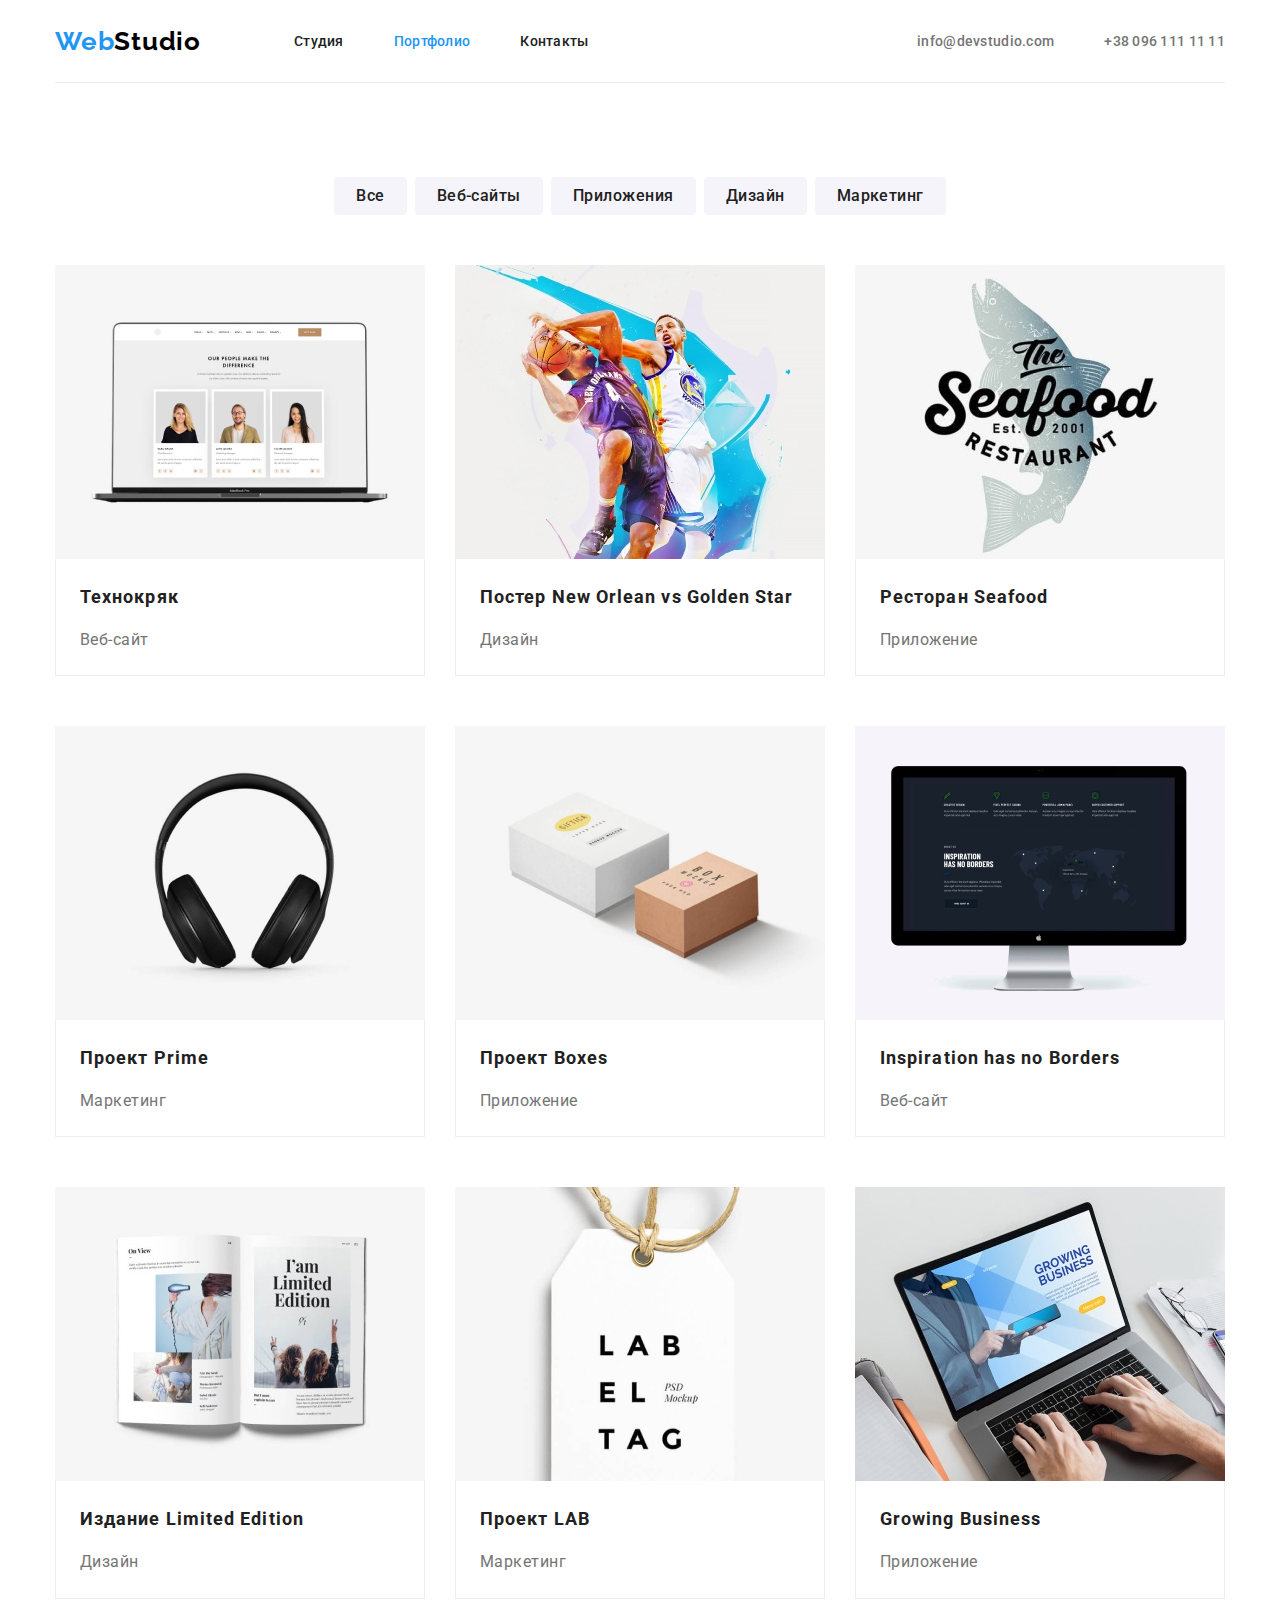
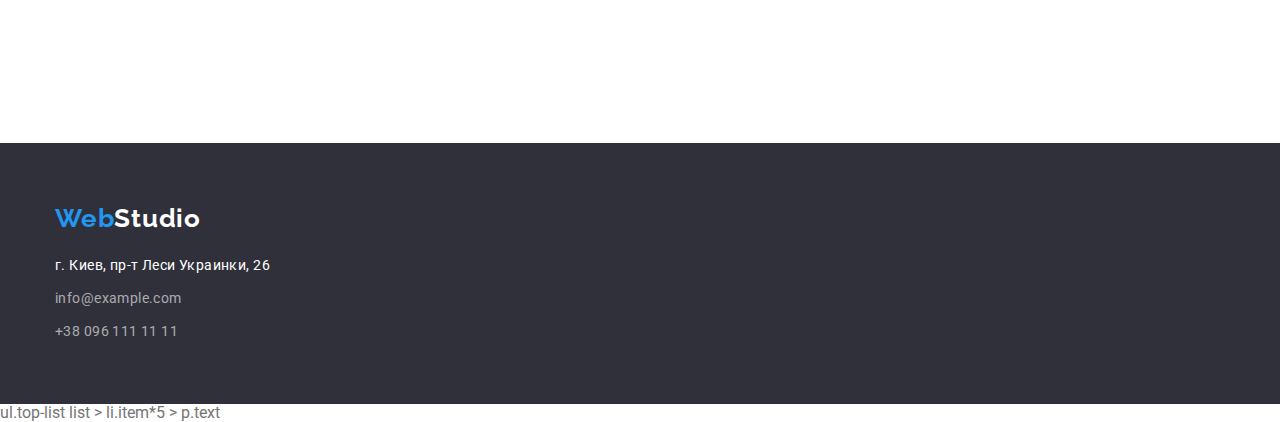
==== portfolio.html @ 4eb6e5cb "upd" ====
<!DOCTYPE html>
<html lang="ru">

<head>
  <meta charset="UTF-8" />
  <meta http-equiv="X-UA-Compatible" content="IE=edge" />
  <meta name="viewport" content="width=device-width, initial-scale=1.0" />
  <title>Document</title>
  <link rel="preconnect" href="https://fonts.googleapis.com" />
  <link rel="preconnect" href="https://fonts.gstatic.com" crossorigin />
  <link href="https://fonts.googleapis.com/css2?family=Raleway:wght@700&family=Roboto:wght@400;500;700;900&display=swap"
    rel="stylesheet" />
  <link rel="stylesheet" href="https://cdnjs.cloudflare.com/ajax/libs/modern-normalize/1.1.0/modern-normalize.min.css">
  <link rel="stylesheet" href="./css/styles.css" />
</head>

<body>
  <!--Шапка сайта-->
  <header class="container">
    <div class="header-main">
      <nav class="logo-link">
        <a href="" class="logo"><span class="logo-accent">Web</span>Studio</a>
        <ul class="site-nav">
          <li class="item"><a href="./index.html" class="link">Студия</a></li>
          <li class="item"><a href="./portfolio.html" class="link current">Портфолио</a></li>
          <li class="item"><a href="" class="link">Контакты</a></li>
        </ul>
      </nav>
      <ul class="auth-nav">
        <li class="item">
          <a href="mailto:info@devstudio.com" class="link">info@devstudio.com</a>
        </li>
        <li class="item"><a href="tel:+380961111111" class="link">+38 096 111 11 11</a></li>
      </ul>
    </div>
  </header>
  <!--Главное окно-->
  <main>
    <section class="section">
      <div class="container">
        <!-- Скрытый заголовок -->
        <h1 class="hide-title">Список проектов</h1>
        <ul class="buttn">
          <li class="item"><button class="filter" type="button">Все</button></li>
          <li class="item"><button class="filter" type="button">Веб-сайты</button></li>
          <li class="item"><button class="filter" type="button">Приложения</button></li>
          <li class="item"><button class="filter" type="button">Дизайн</button></li>
          <li class="item"><button class="filter" type="button">Маркетинг</button></li>
        </ul>
        <div class="projects-container">
          <ul class="projects-list">
            <li class="projects-flex">
              <img class="projects-image" src="./images/imgl11.jpg" width="370" alt="ноутбук" />
              <div class="element-border">
                <h2 class="title">Технокряк</h2>
                <p class="text">Веб-сайт</p>
              </div>

            </li>
            <li class="projects-flex">

              <img class="projects-image" src="./images/imgl12.jpg" width="370" alt="баскетболитсты" />
              <div class="element-border">
                <h2 class="title">Постер New Orlean vs Golden Star</h2>
                <p class="text">Дизайн</p>
              </div>

            </li>
            <li class="projects-flex">
              <img class="projects-image" src="./images/imgl13.jpg" width="370" alt="логотип и лого ресторана" />
              <div class="element-border">
                <h2 class="title">Ресторан Seafood</h2>
                <p class="text">Приложение</p>
              </div>

            </li>
            <li class="projects-flex">
              <img class="projects-image" src="./images/imgl14.jpg" width="370" alt="наушники" />
              <div class="element-border">
                <h2 class="title">Проект Prime</h2>
                <p class="text">Маркетинг</p>
              </div>

            </li>
            <li class="projects-flex">
              <img class="projects-image" src="./images/imgl15.jpg" width="370" alt="коробочки" />
              <div class="element-border">
                <h2 class="title">Проект Boxes</h2>
                <p class="text">Приложение</p>
              </div>

            </li>
            <li class="projects-flex">
              <img class="projects-image" src="./images/imgl16.jpg" width="370" alt="монитор" />
              <div class="element-border">
                <h2 class="title">Inspiration has no Borders</h2>
                <p class="text">Веб-сайт</p>
              </div>

            </li>
            <li class="projects-flex">
              <img class="projects-image" src="./images/imgl17.jpg" width="370" alt="журнал" />
              <div class="element-border">
                <h2 class="title">Издание Limited Edition</h2>
                <p class="text">Дизайн</p>
              </div>

            </li>
            <li class="projects-flex">
              <img class="projects-image" src="./images/imgl18.jpg" width="370" alt="бирка" />
              <div class="element-border">
                <h2 class="title">Проект LAB</h2>
                <p class="text">Маркетинг</p>
              </div>

            </li>
            <li class="projects-flex">
              <img class="projects-image" src="./images/imgl19.jpg" width="370" alt="работа за ноутбуком" />
              <div class="element-border">
                <h2 class="title">Growing Business</h2>
                <p class="text">Приложение</p>
              </div>

            </li>
          </ul>
        </div>
      </div>
    </section>
  </main>
  <!--Футер-->
  <footer class="footer">
    <div class="container">
      <div class="logo-footer-back">
        <a href="" class="logo"><span class="logo-accent">Web</span><span class="logo-accent footer">Studio</span></a>
      </div>
      <address class="adress-nav">
        <ul class="adress-nav-flex">
          <li class="item">
            <a class="link" href="https://bit.ly/3pXMvUd" target="_blank" rel="noopener noreferrer">г. Киев, пр-т Леси
              Украинки, 26</a>
          </li>
          <li class="item">
            <a class="link rgb-color" href="mailto:info@devstudio.com">info@example.com</a>
          </li>
          <li class="item tel">
            <a class="link rgb-color" href="tel:+380961111111">+38 096 111 11 11</a>
          </li>
        </ul>
      </address>
    </div>
  </footer>
</body>

</html>



ul.top-list list > li.item*5 > p.text
---- css/styles.css ----
/* цвет h1 #FFFFFF */
/* цвет заголовков h2 и h3 #212121 */
/* цвет абзацев #757575 */
/* голубой цвет на первой странице #2196F3 */
/* вторичный цвет фона #F5F4FA */
/* основной фон #ffffff */
/* второстепенный фон #2F303A */

:root {
  --primary-text-color: #757575;
  --title-text-color: #212121;
  --accent-color: #2196f3;
  --primary-bg-color: #ffffff;
  --secondary-bg-color: #2f303a;
  --secondary-section-color: #F5F4FA;
}

.visually-hidden {
  position: absolute;
  white-space: nowrap;
  width: 1px;
  height: 1px;
  overflow: hidden;
  border: 0;
  padding: 0;
  clip: rect(0 0 0 0);
  clip-path: inset(50%);
  margin: -1px;
}


body {
  background-color: var(--primary-bg-color);
  color: var(--primary-text-color);
  font-family: Roboto, sans-serif;
}

.container {
  width: 1200px;
  padding-left: 15px;
  padding-right: 15px;
  margin-left: auto;
  margin-right: auto;
}


ul {
  list-style: none;
  padding: 0;
  margin: 0;
}

/* Logo */
.logo {
  color: #000000;
  font-family: Raleway, sans-serif;
  font-weight: 700;
  font-size: 26px;
  line-height: 1.2;
  letter-spacing: 0.03em;
  text-decoration: none;
}

.logo-accent {
  color: var(--accent-color);
}

.logo .footer {
  color: var(--primary-bg-color);
}

.logo-footer-back {
  background-color: var(--secondary-bg-color);
}

.header-main {
  display: flex;
  align-items: center;
  border-bottom: 1px solid #ececec;
}

.logo-link {
  display: flex;
  align-items: center;
}

/* Site nav */

.site-nav {
  display: flex;
  margin-left: 93px;
  padding-top: 32px;
  padding-bottom: 32px;
}


.site-nav .item:not( :last-child) {
  margin-right: 50px;
}

.site-nav .link {
  color: var(--title-text-color);
  font-weight: 500;
  font-size: 14px;
  line-height: 1.14;
  letter-spacing: 0.02em;
  text-decoration: none;
}

.site-nav .link:hover,
.site-nav .link:focus {
  color: var(--accent-color);
}

.site-nav .link.current {
  color: var(--accent-color);
}

.auth-nav {
  display: flex;
  margin-left: auto;
}

.auth-nav .item+.item {
  margin-left: 50px;
}

.auth-nav .link {
  color: var(--primary-text-color);
  font-weight: 500;
  font-size: 14px;
  line-height: 1.14;
  letter-spacing: 0.02em;
  text-decoration: none;
}

.auth-nav .link:hover,
.auth-nav .link:focus {
  color: var(--accent-color);
}

/* Cтили для index.html */

/* Hero */
.hero {
  text-align: center;
  padding-top: 94px;
  padding-bottom: 94px;
  background-color: #2f303a;
}

.hero-title {
  margin-top: 0;
  margin-bottom: 30px;
  color: var(--primary-bg-color);
  font-weight: 900;
  font-size: 44px;
  line-height: 1.36;
  letter-spacing: 0.06em;
  text-transform: uppercase;
}

/* Button */
.button {
  text-align: center;
  border-radius: 4px;
  border: 0;
  padding: 10px 32px;
  color: var(--primary-bg-color);
  background-color: var(--accent-color);
  font-weight: 700;
  font-size: 16px;
  letter-spacing: 0.06em;
  cursor: pointer;
  height: 50px;
}

/* Sections */

.hidden-title,
.hide-title {
  display: none;
}


.section {
  padding-top: 94px;
  padding-bottom: 94px;
}

.section-title {
  margin-top: 0;
  margin-bottom: 50px;
  color: var(--title-text-color);
  font-weight: 700;
  font-size: 36px;
  line-height: 1.17;
  text-align: center;
  letter-spacing: 0.03em;
}

.container.padding {
  padding-top: 94px;
  padding-bottom: 94px;
}

/* Features */

.features-list {
  display: flex;
}

.features-list .item:not( :last-child) {
  margin-right: 30px;
}

.features-list .item {
  width: 270px;
}

.features-list .title {
  margin-top: 0;
  margin-bottom: 10px;
  color: var(--title-text-color);
  font-weight: 700;
  font-size: 14px;
  line-height: 1.14;
  letter-spacing: 0.03em;
  text-transform: uppercase;
}

.features-list .text {
  margin-top: 0;
  margin-bottom: 0;
  font-size: 14px;
  line-height: 1.71;
  letter-spacing: 0.03em;
}

/* Activities */

.activities {
  display: flex;
}

.activities .item+.item {
  margin-left: 30px;
}

/* Workers */

.team {
  background-color: var(--secondary-section-color);
}

.worker-list .title {
  margin-top: 0;
  margin-bottom: 10px;
  color: var(--title-text-color);
  font-weight: 500;
  font-size: 16px;
  line-height: 1.19;
  letter-spacing: 0.03em;
}

.worker-list .text {
  margin-top: 0;
  margin-bottom: 0;
  font-size: 16px;
  line-height: 1.19;
  letter-spacing: 0.03em;
}

.worker-list .worker-img {
  margin-bottom: 30px;
}

.works {
  background-color: #f5f4fa;
}

.worker-list {
  display: flex;
}

.worker-list .item+.item {
  margin-left: 30px;
}


/* Footer */

.footer {
  background-color: var(--secondary-bg-color);
  padding-top: 60px;
  padding-bottom: 60px;
}

.adress-nav .link {
  color: #ffffff;
  background-color: var(--secondary-bg-color);
  font-style: normal;
  font-size: 14px;
  line-height: 1.71;
  letter-spacing: 0.03em;
  text-decoration: none;
}

.adress-nav .rgb-color {
  color: rgba(255, 255, 255, 0.6);
}

.adress-nav .link:hover,
.adress-nav .link:focus,
.adress-nav .rgb-color:hover,
.adress-nav .rgb-color:focus {
  color: var(--accent-color);
}


.logo-footer-back {
  margin-bottom: 20px;
}

.adress-nav-flex .item {
  margin-bottom: 9px;
}

.adress-nav-flex .tel {
  margin-bottom: 0px;
}

/* Portfolio Page */


.hide-title {
  margin-top: 0;
  margin-bottom: 0;
}

.buttn .filter {
  border-radius: 4px;
  padding: 6px 22px;
  text-align: center;
  color: var(--title-text-color);
  background-color: #f5f4fa;
  font-family: Roboto;
  font-style: normal;
  font-weight: 500;
  font-size: 16px;
  line-height: 1.62;
  letter-spacing: 0.03em;
  border: 0;
}

/* Portfolio Page buttons */

.buttn .filter:hover,
.buttn .filter:focus {
  color: var(--primary-bg-color);
  background-color: var(--accent-color);
  cursor: pointer;
}


.buttn {
  display: flex;
  justify-content: center;
  margin-bottom: 50px;
}

.buttn .item:not( :last-child) {
  margin-right: 8px;
}

/* Portfolio page titles */

.projects-image {
  display: block;
}

.element-border {
  box-sizing: border-box;
  border: 1px solid #EEEEEE;
  border-top: 0;
  padding-top: 20px;
  padding-left: 24px;
  padding-right: 24px;
  padding-bottom: 20px;
}


.projects-list {
  display: flex;
  flex-wrap: wrap;
}

.projects-flex {
  margin-right: 30px;
  margin-bottom: 50px;
}



.projects-flex:nth-child(3n) {
  margin-right: 0;
}

.projects-list .title {
  margin-top: 0;
  margin-bottom: 10px;
  color: var(--title-text-color);
  font-weight: 700;
  font-size: 18px;
  line-height: 2;
  letter-spacing: 0.06em;
}

.projects-list .text {
  margin-top: 0;
  margin-bottom: 0;
  font-size: 16px;
  line-height: 1.88;
  letter-spacing: 0.03em;
}
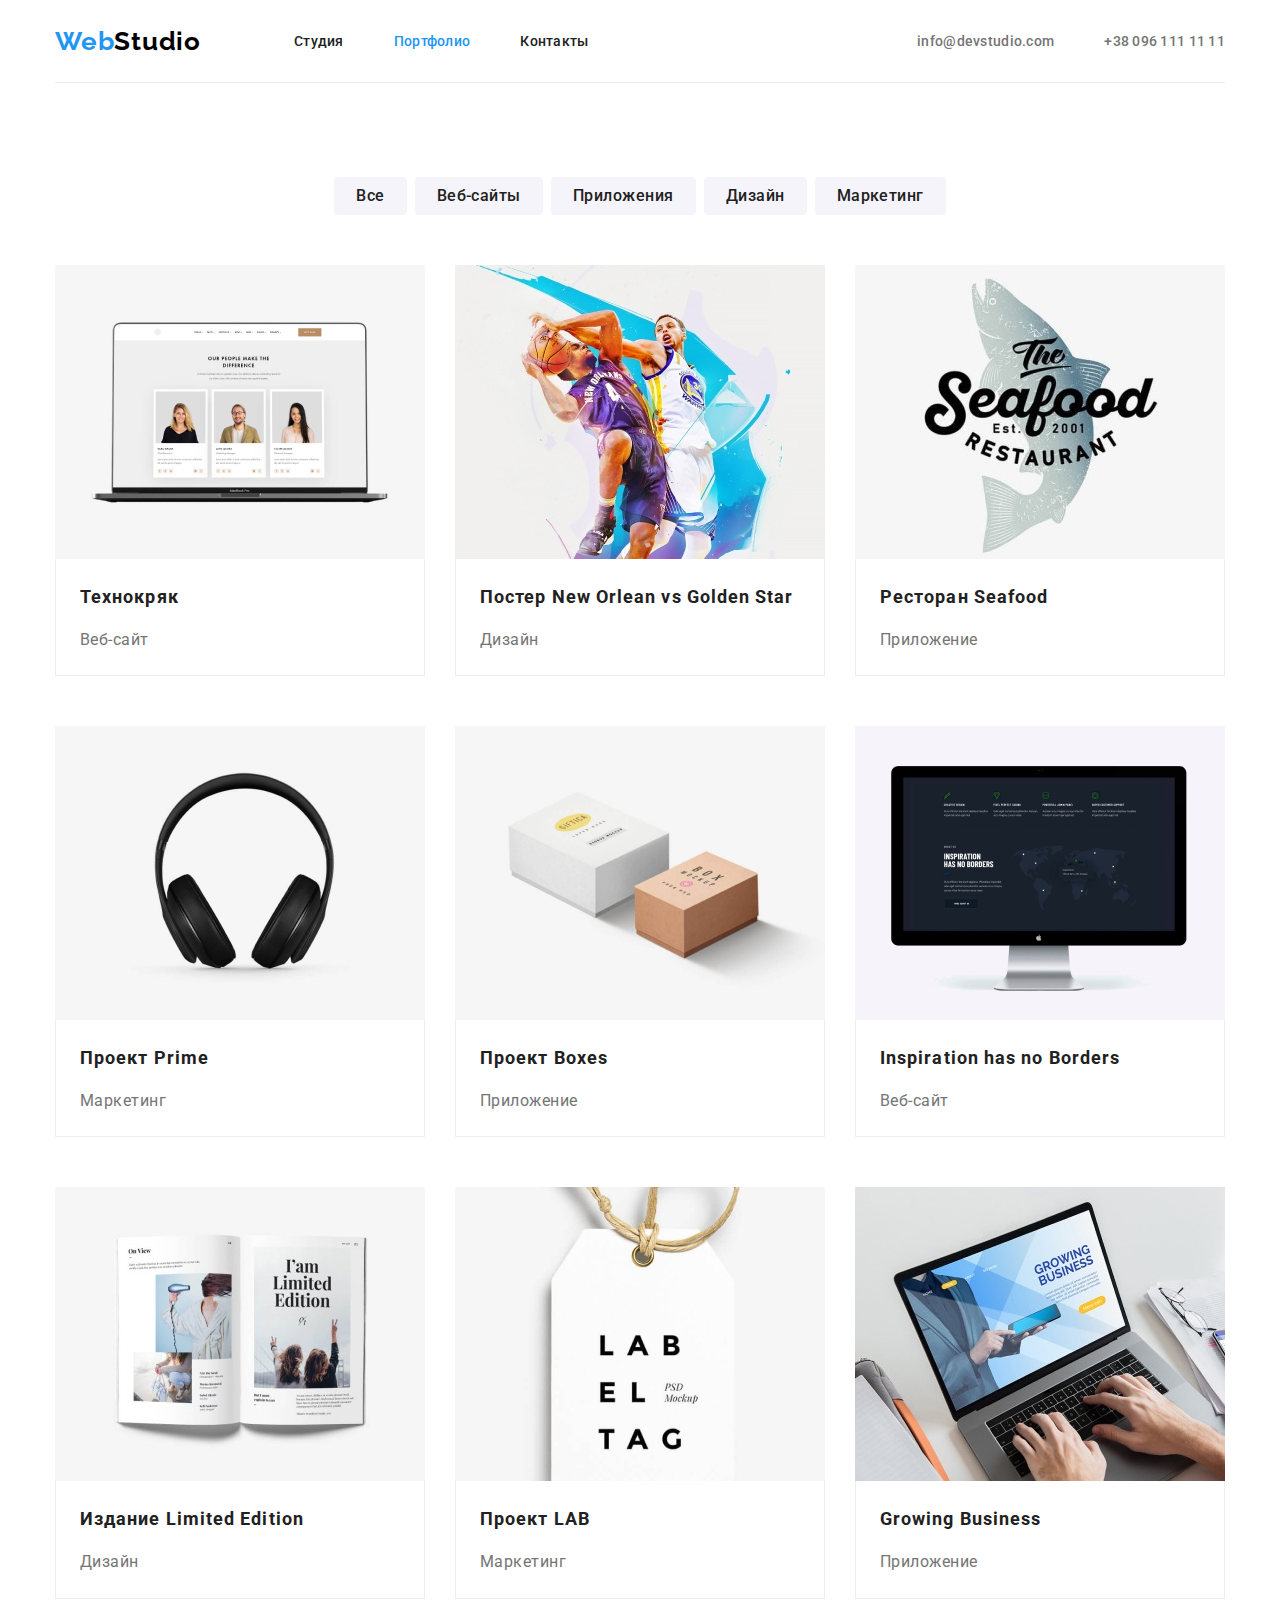
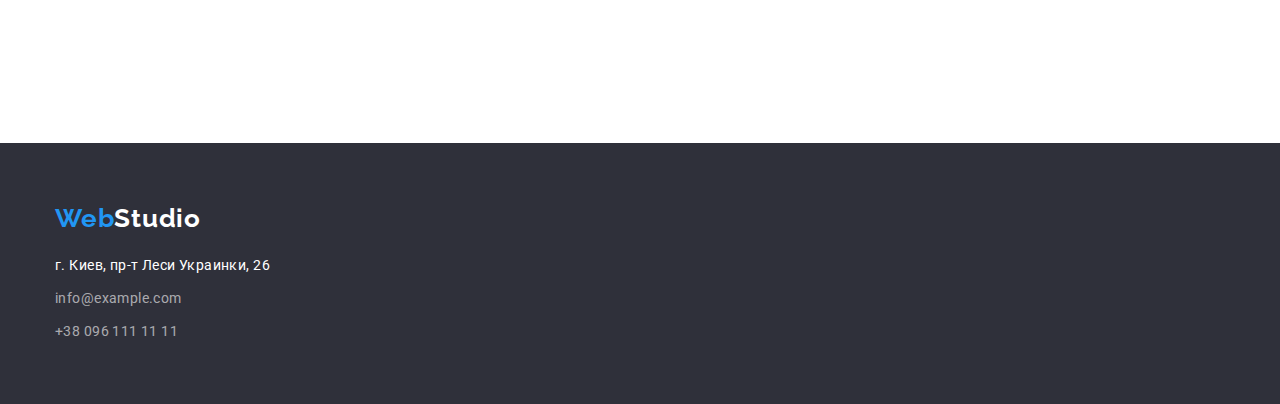
==== commit 3e379afb: "hide title" ====
--- a/portfolio.html
+++ b/portfolio.html
@@ -39,7 +39,7 @@
     <section class="section">
       <div class="container">
         <!-- Скрытый заголовок -->
-        <h1 class="hide-title">Список проектов</h1>
+        <h1 class="visually-hidden">Список проектов</h1>
         <ul class="buttn">
           <li class="item"><button class="filter" type="button">Все</button></li>
           <li class="item"><button class="filter" type="button">Веб-сайты</button></li>
@@ -155,4 +155,3 @@
 
 
 
-ul.top-list list > li.item*5 > p.text--- a/css/styles.css
+++ b/css/styles.css
@@ -177,11 +177,6 @@
 
 /* Sections */
 
-.hidden-title,
-.hide-title {
-  display: none;
-}
-
 
 .section {
   padding-top: 94px;
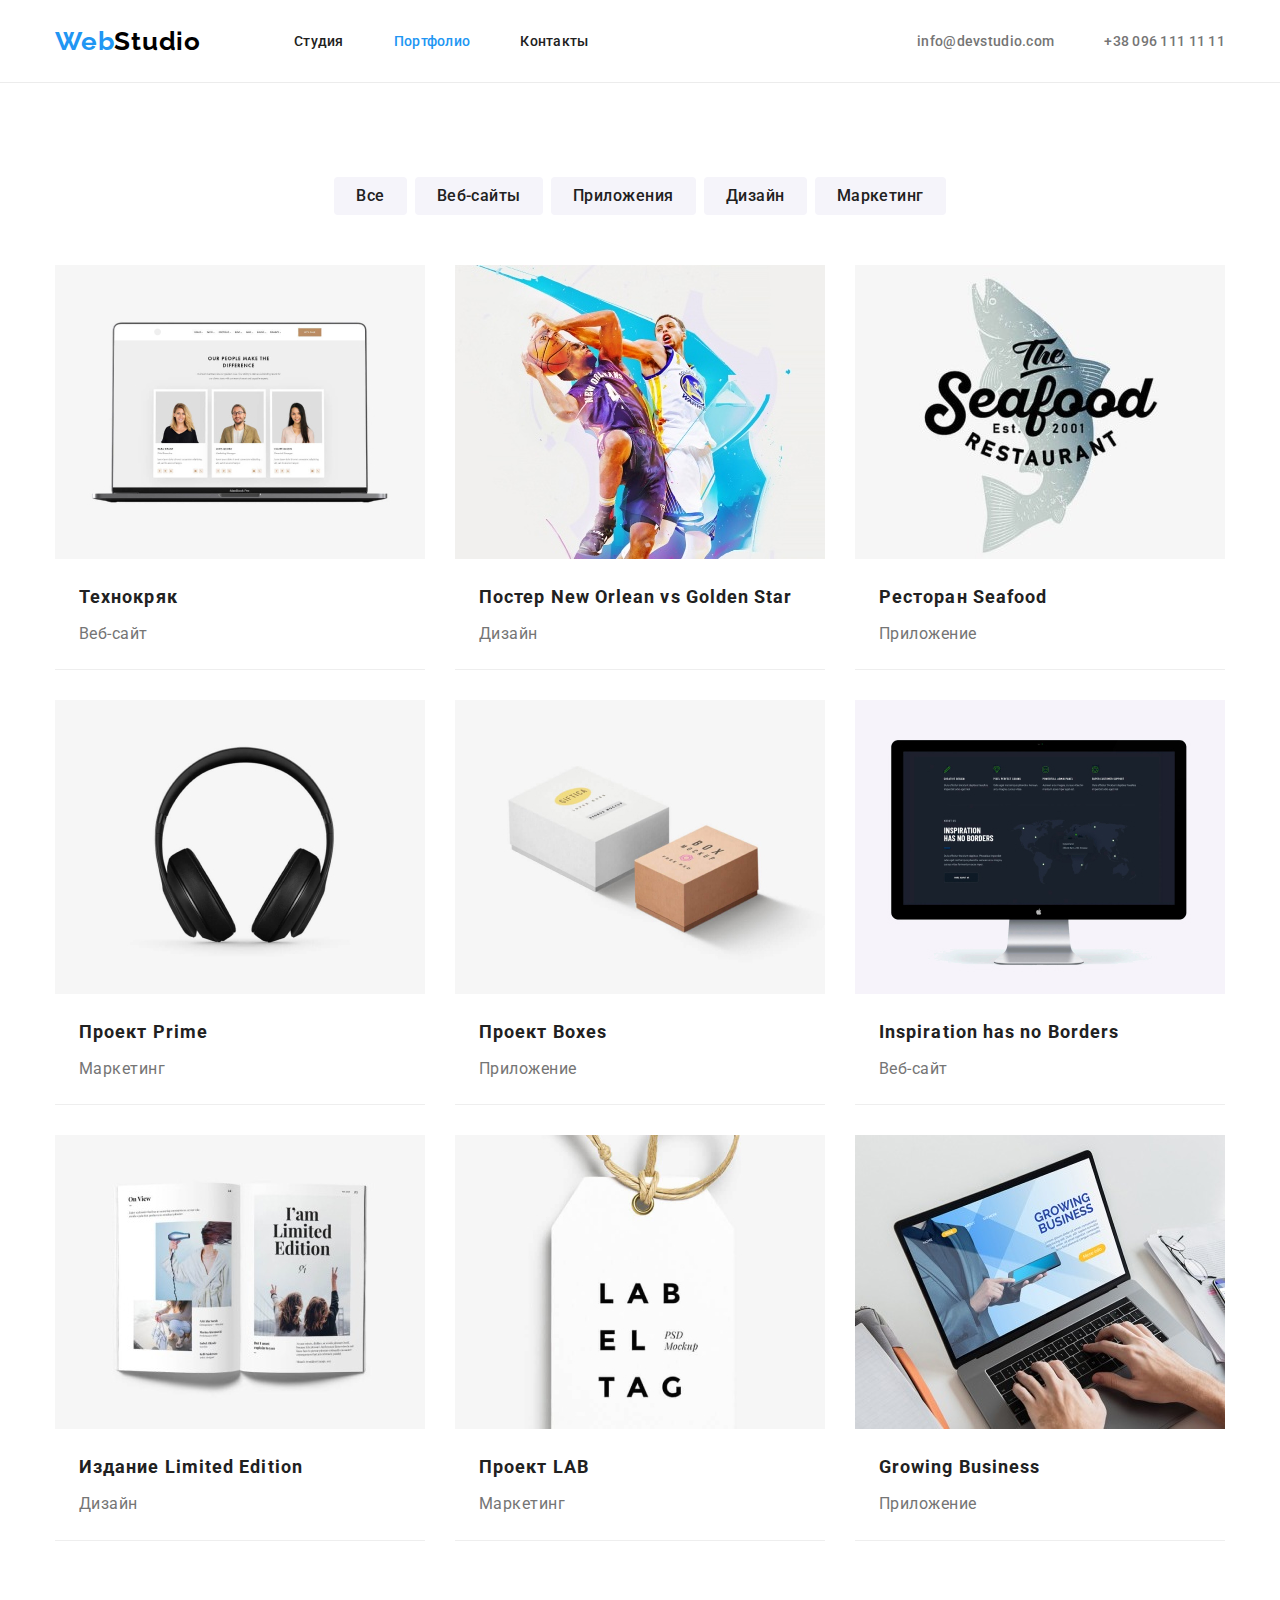
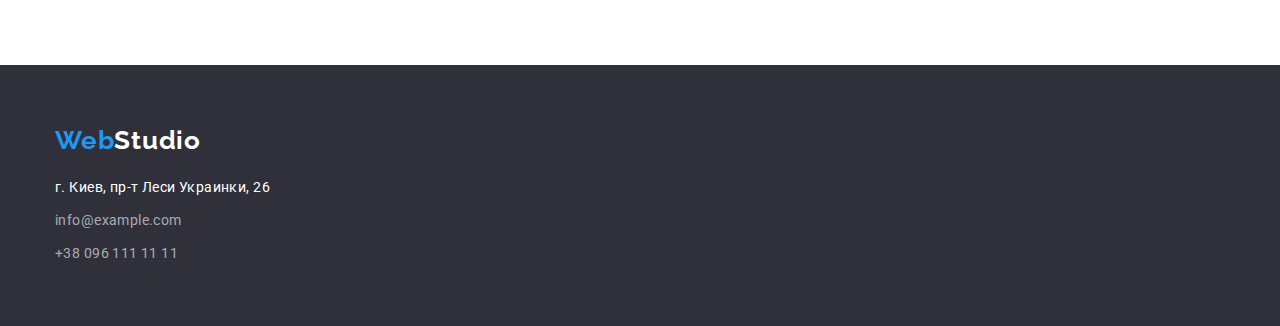
==== commit e6169f0d: "upd" ====
--- a/portfolio.html
+++ b/portfolio.html
@@ -16,8 +16,8 @@
 
 <body>
   <!--Шапка сайта-->
-  <header class="container">
-    <div class="header-main">
+  <header>
+    <div class="container header-main">
       <nav class="logo-link">
         <a href="" class="logo"><span class="logo-accent">Web</span>Studio</a>
         <ul class="site-nav">
@@ -39,7 +39,7 @@
     <section class="section">
       <div class="container">
         <!-- Скрытый заголовок -->
-        <h1 class="visually-hidden">Список проектов</h1>
+        <h1 class="hide-title">Список проектов</h1>
         <ul class="buttn">
           <li class="item"><button class="filter" type="button">Все</button></li>
           <li class="item"><button class="filter" type="button">Веб-сайты</button></li>
@@ -154,4 +154,3 @@
 </html>
 
 
-
--- a/css/styles.css
+++ b/css/styles.css
@@ -15,20 +15,6 @@
   --secondary-section-color: #F5F4FA;
 }
 
-.visually-hidden {
-  position: absolute;
-  white-space: nowrap;
-  width: 1px;
-  height: 1px;
-  overflow: hidden;
-  border: 0;
-  padding: 0;
-  clip: rect(0 0 0 0);
-  clip-path: inset(50%);
-  margin: -1px;
-}
-
-
 body {
   background-color: var(--primary-bg-color);
   color: var(--primary-text-color);
@@ -76,8 +62,7 @@
 .header-main {
   display: flex;
   align-items: center;
-  border-bottom: 1px solid #ececec;
-}
+ }
 
 .logo-link {
   display: flex;
@@ -143,11 +128,13 @@
 
 /* Hero */
 .hero {
+  box-sizing: content-box;
   text-align: center;
-  padding-top: 94px;
-  padding-bottom: 94px;
   background-color: #2f303a;
-}
+  margin: auto;
+}
+
+
 
 .hero-title {
   margin-top: 0;
@@ -158,6 +145,11 @@
   line-height: 1.36;
   letter-spacing: 0.06em;
   text-transform: uppercase;
+  padding-top: 200px;
+}
+
+.hero-button {
+  padding-bottom: 200px;
 }
 
 /* Button */
@@ -177,10 +169,24 @@
 
 /* Sections */
 
+.hidden-title,
+.hide-title {
+  display: none;
+}
+
+header {
+  border-bottom: 1px solid #ececec;
+}
+
 
 .section {
   padding-top: 94px;
   padding-bottom: 94px;
+}
+
+section .hero {
+  width: 1600px;
+  heigth: 600px;
 }
 
 .section-title {
@@ -194,12 +200,13 @@
   letter-spacing: 0.03em;
 }
 
-.container.padding {
-  padding-top: 94px;
-  padding-bottom: 94px;
-}
 
 /* Features */
+
+.section .features {
+  padding-bottom: 0;
+}
+
 
 .features-list {
   display: flex;
@@ -211,6 +218,7 @@
 
 .features-list .item {
   width: 270px;
+  height: 100px;
 }
 
 .features-list .title {
@@ -233,6 +241,11 @@
 }
 
 /* Activities */
+
+.actions {
+  padding-top: 0;
+}
+
 
 .activities {
   display: flex;
@@ -372,16 +385,16 @@
 
 .projects-image {
   display: block;
+  margin-bottom: 20px;
 }
 
 .element-border {
-  box-sizing: border-box;
+ box-sizing: border-box;
   border: 1px solid #EEEEEE;
   border-top: 0;
-  padding-top: 20px;
-  padding-left: 24px;
-  padding-right: 24px;
-  padding-bottom: 20px;
+  border-right: 0;
+  border-left: 0;
+
 }
 
 
@@ -392,7 +405,7 @@
 
 .projects-flex {
   margin-right: 30px;
-  margin-bottom: 50px;
+  margin-bottom: 30px;
 }
 
 
@@ -403,7 +416,8 @@
 
 .projects-list .title {
   margin-top: 0;
-  margin-bottom: 10px;
+  margin-bottom: 4px;
+  margin-left: 24px;
   color: var(--title-text-color);
   font-weight: 700;
   font-size: 18px;
@@ -413,7 +427,8 @@
 
 .projects-list .text {
   margin-top: 0;
-  margin-bottom: 0;
+  margin-bottom: 20px;
+  margin-left: 24px;
   font-size: 16px;
   line-height: 1.88;
   letter-spacing: 0.03em;
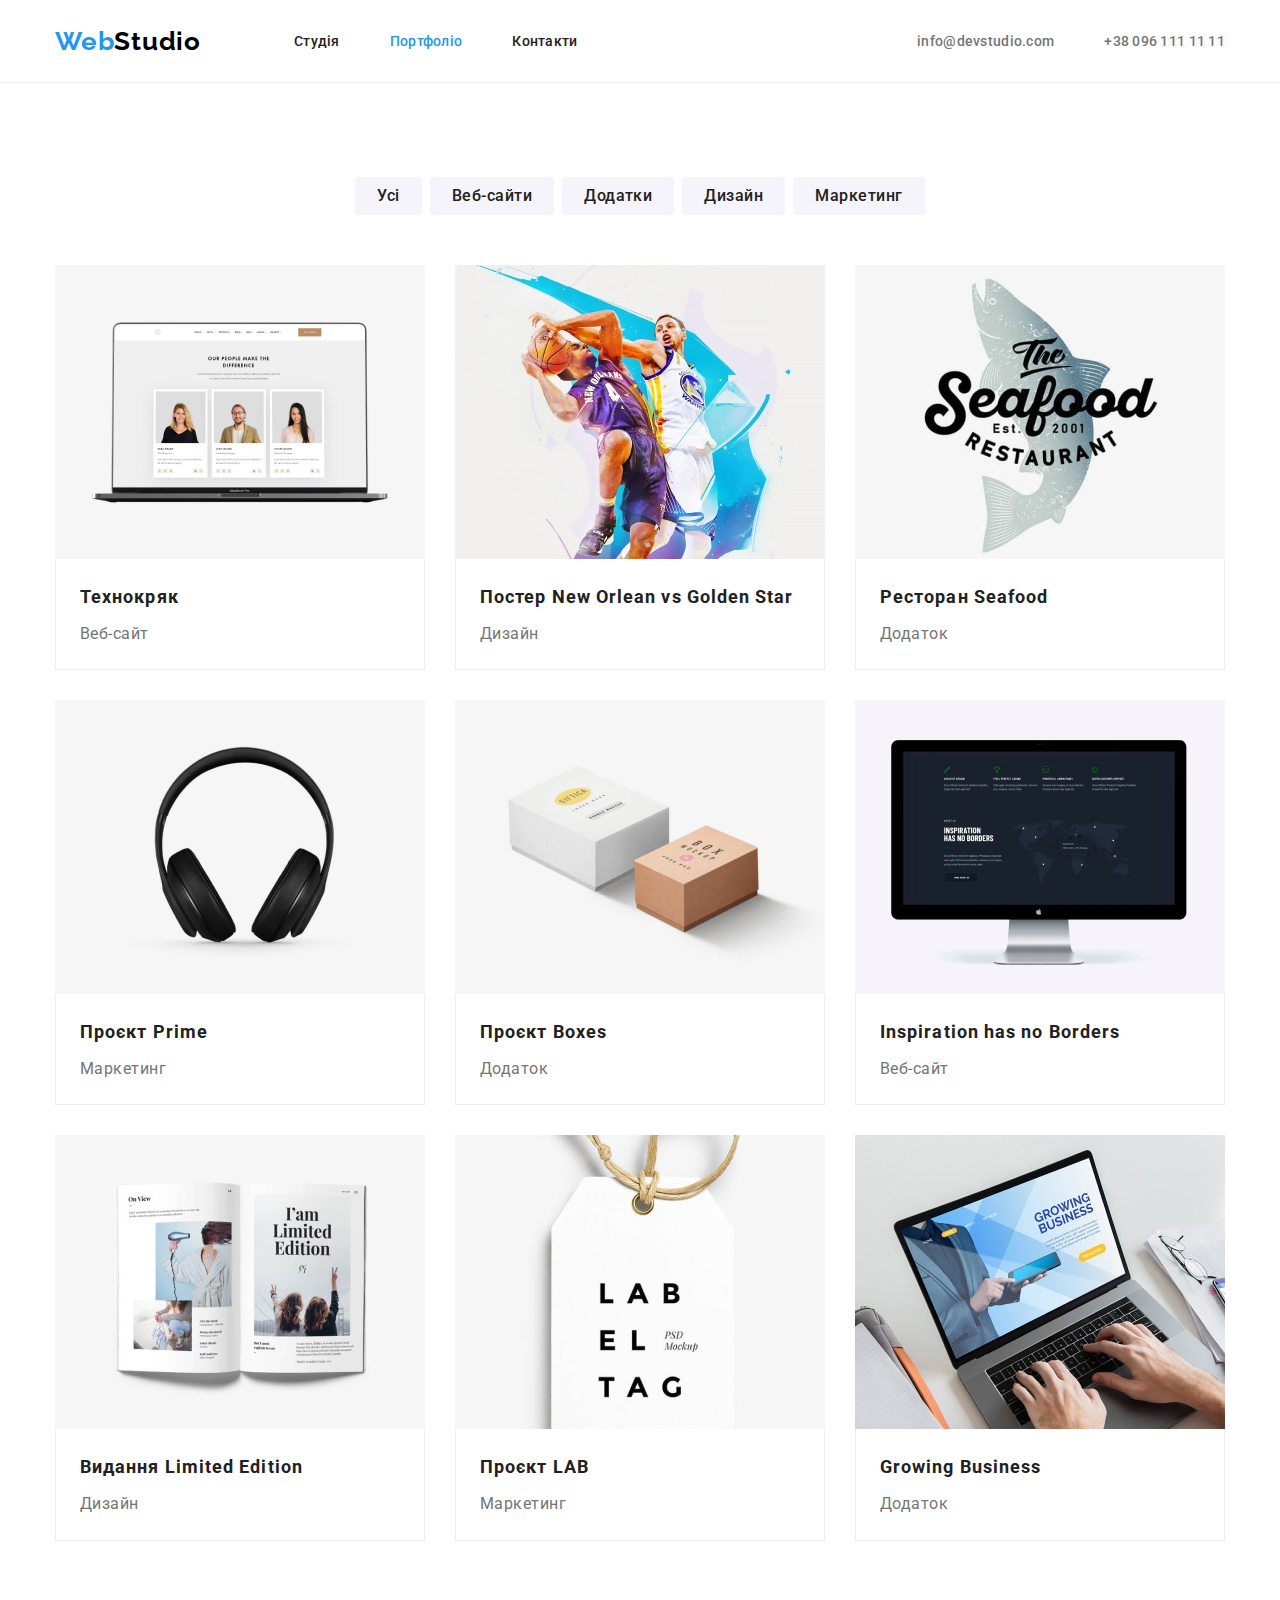
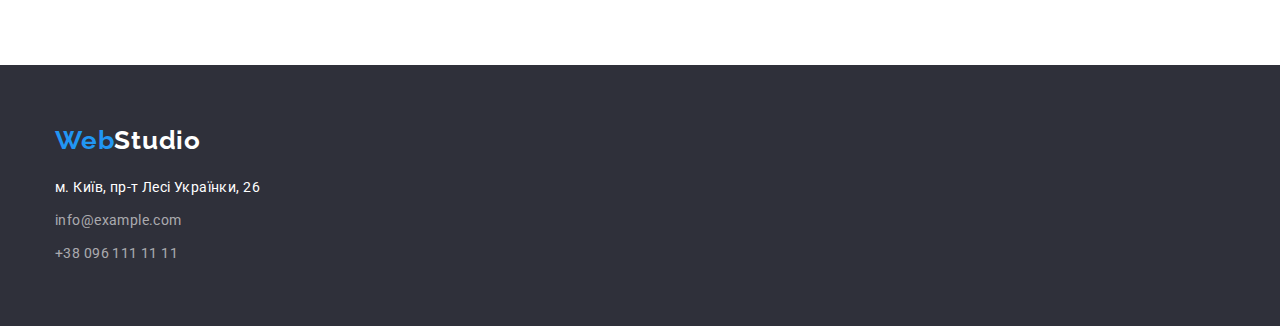
==== commit bf575fb6: "translate to ua" ====
--- a/portfolio.html
+++ b/portfolio.html
@@ -21,9 +21,9 @@
       <nav class="logo-link">
         <a href="" class="logo"><span class="logo-accent">Web</span>Studio</a>
         <ul class="site-nav">
-          <li class="item"><a href="./index.html" class="link">Студия</a></li>
-          <li class="item"><a href="./portfolio.html" class="link current">Портфолио</a></li>
-          <li class="item"><a href="" class="link">Контакты</a></li>
+          <li class="item"><a href="./index.html" class="link">Студія</a></li>
+          <li class="item"><a href="./portfolio.html" class="link current">Портфоліо</a></li>
+          <li class="item"><a href="" class="link">Контакти</a></li>
         </ul>
       </nav>
       <ul class="auth-nav">
@@ -41,9 +41,9 @@
         <!-- Скрытый заголовок -->
         <h1 class="hide-title">Список проектов</h1>
         <ul class="buttn">
-          <li class="item"><button class="filter" type="button">Все</button></li>
-          <li class="item"><button class="filter" type="button">Веб-сайты</button></li>
-          <li class="item"><button class="filter" type="button">Приложения</button></li>
+          <li class="item"><button class="filter" type="button">Усі</button></li>
+          <li class="item"><button class="filter" type="button">Веб-сайти</button></li>
+          <li class="item"><button class="filter" type="button">Додатки</button></li>
           <li class="item"><button class="filter" type="button">Дизайн</button></li>
           <li class="item"><button class="filter" type="button">Маркетинг</button></li>
         </ul>
@@ -59,7 +59,8 @@
             </li>
             <li class="projects-flex">
 
-              <img class="projects-image" src="./images/imgl12.jpg" width="370" alt="баскетболитсты" />
+              <img class="projects-image" src="./images/imgl12.jpg" width="370" alt="
+              баскетболісти" />
               <div class="element-border">
                 <h2 class="title">Постер New Orlean vs Golden Star</h2>
                 <p class="text">Дизайн</p>
@@ -67,31 +68,34 @@
 
             </li>
             <li class="projects-flex">
-              <img class="projects-image" src="./images/imgl13.jpg" width="370" alt="логотип и лого ресторана" />
+              <img class="projects-image" src="./images/imgl13.jpg" width="370" alt="
+              логотип та лого ресторану" />
               <div class="element-border">
                 <h2 class="title">Ресторан Seafood</h2>
-                <p class="text">Приложение</p>
+                <p class="text">Додаток</p>
               </div>
 
             </li>
             <li class="projects-flex">
-              <img class="projects-image" src="./images/imgl14.jpg" width="370" alt="наушники" />
+              <img class="projects-image" src="./images/imgl14.jpg" width="370" alt="навушники" />
               <div class="element-border">
-                <h2 class="title">Проект Prime</h2>
+                <h2 class="title">Проєкт Prime</h2>
                 <p class="text">Маркетинг</p>
               </div>
 
             </li>
             <li class="projects-flex">
-              <img class="projects-image" src="./images/imgl15.jpg" width="370" alt="коробочки" />
+              <img class="projects-image" src="./images/imgl15.jpg" width="370" alt="
+              коробочки" />
               <div class="element-border">
-                <h2 class="title">Проект Boxes</h2>
-                <p class="text">Приложение</p>
+                <h2 class="title">Проєкт Boxes</h2>
+                <p class="text">Додаток</p>
               </div>
 
             </li>
             <li class="projects-flex">
-              <img class="projects-image" src="./images/imgl16.jpg" width="370" alt="монитор" />
+              <img class="projects-image" src="./images/imgl16.jpg" width="370" alt="
+              монітор" />
               <div class="element-border">
                 <h2 class="title">Inspiration has no Borders</h2>
                 <p class="text">Веб-сайт</p>
@@ -101,7 +105,7 @@
             <li class="projects-flex">
               <img class="projects-image" src="./images/imgl17.jpg" width="370" alt="журнал" />
               <div class="element-border">
-                <h2 class="title">Издание Limited Edition</h2>
+                <h2 class="title">Видання Limited Edition</h2>
                 <p class="text">Дизайн</p>
               </div>
 
@@ -109,16 +113,17 @@
             <li class="projects-flex">
               <img class="projects-image" src="./images/imgl18.jpg" width="370" alt="бирка" />
               <div class="element-border">
-                <h2 class="title">Проект LAB</h2>
+                <h2 class="title">Проєкт LAB</h2>
                 <p class="text">Маркетинг</p>
               </div>
 
             </li>
             <li class="projects-flex">
-              <img class="projects-image" src="./images/imgl19.jpg" width="370" alt="работа за ноутбуком" />
+              <img class="projects-image" src="./images/imgl19.jpg" width="370" alt="
+              робота за ноутбуком" />
               <div class="element-border">
                 <h2 class="title">Growing Business</h2>
-                <p class="text">Приложение</p>
+                <p class="text">Додаток</p>
               </div>
 
             </li>
@@ -136,8 +141,7 @@
       <address class="adress-nav">
         <ul class="adress-nav-flex">
           <li class="item">
-            <a class="link" href="https://bit.ly/3pXMvUd" target="_blank" rel="noopener noreferrer">г. Киев, пр-т Леси
-              Украинки, 26</a>
+            <a class="link" href="https://bit.ly/3pXMvUd" target="_blank" rel="noopener noreferrer">м. Київ, пр-т Лесі Українки, 26</a>
           </li>
           <li class="item">
             <a class="link rgb-color" href="mailto:info@devstudio.com">info@example.com</a>
--- a/css/styles.css
+++ b/css/styles.css
@@ -186,7 +186,7 @@
 
 section .hero {
   width: 1600px;
-  heigth: 600px;
+  height: 600px;
 }
 
 .section-title {
@@ -385,17 +385,18 @@
 
 .projects-image {
   display: block;
-  margin-bottom: 20px;
 }
 
 .element-border {
- box-sizing: border-box;
-  border: 1px solid #EEEEEE;
-  border-top: 0;
-  border-right: 0;
-  border-left: 0;
-
-}
+  padding-top: 20px;
+  padding-right: 24px;
+  padding-bottom: 20px;
+  padding-left: 24px;
+  border-left: 1px solid #eeeeee;
+  border-right: 1px solid #eeeeee;
+  border-bottom: 1px solid #eeeeee;
+  }
+  
 
 
 .projects-list {
@@ -417,7 +418,6 @@
 .projects-list .title {
   margin-top: 0;
   margin-bottom: 4px;
-  margin-left: 24px;
   color: var(--title-text-color);
   font-weight: 700;
   font-size: 18px;
@@ -427,8 +427,7 @@
 
 .projects-list .text {
   margin-top: 0;
-  margin-bottom: 20px;
-  margin-left: 24px;
+  margin-bottom: 0;
   font-size: 16px;
   line-height: 1.88;
   letter-spacing: 0.03em;
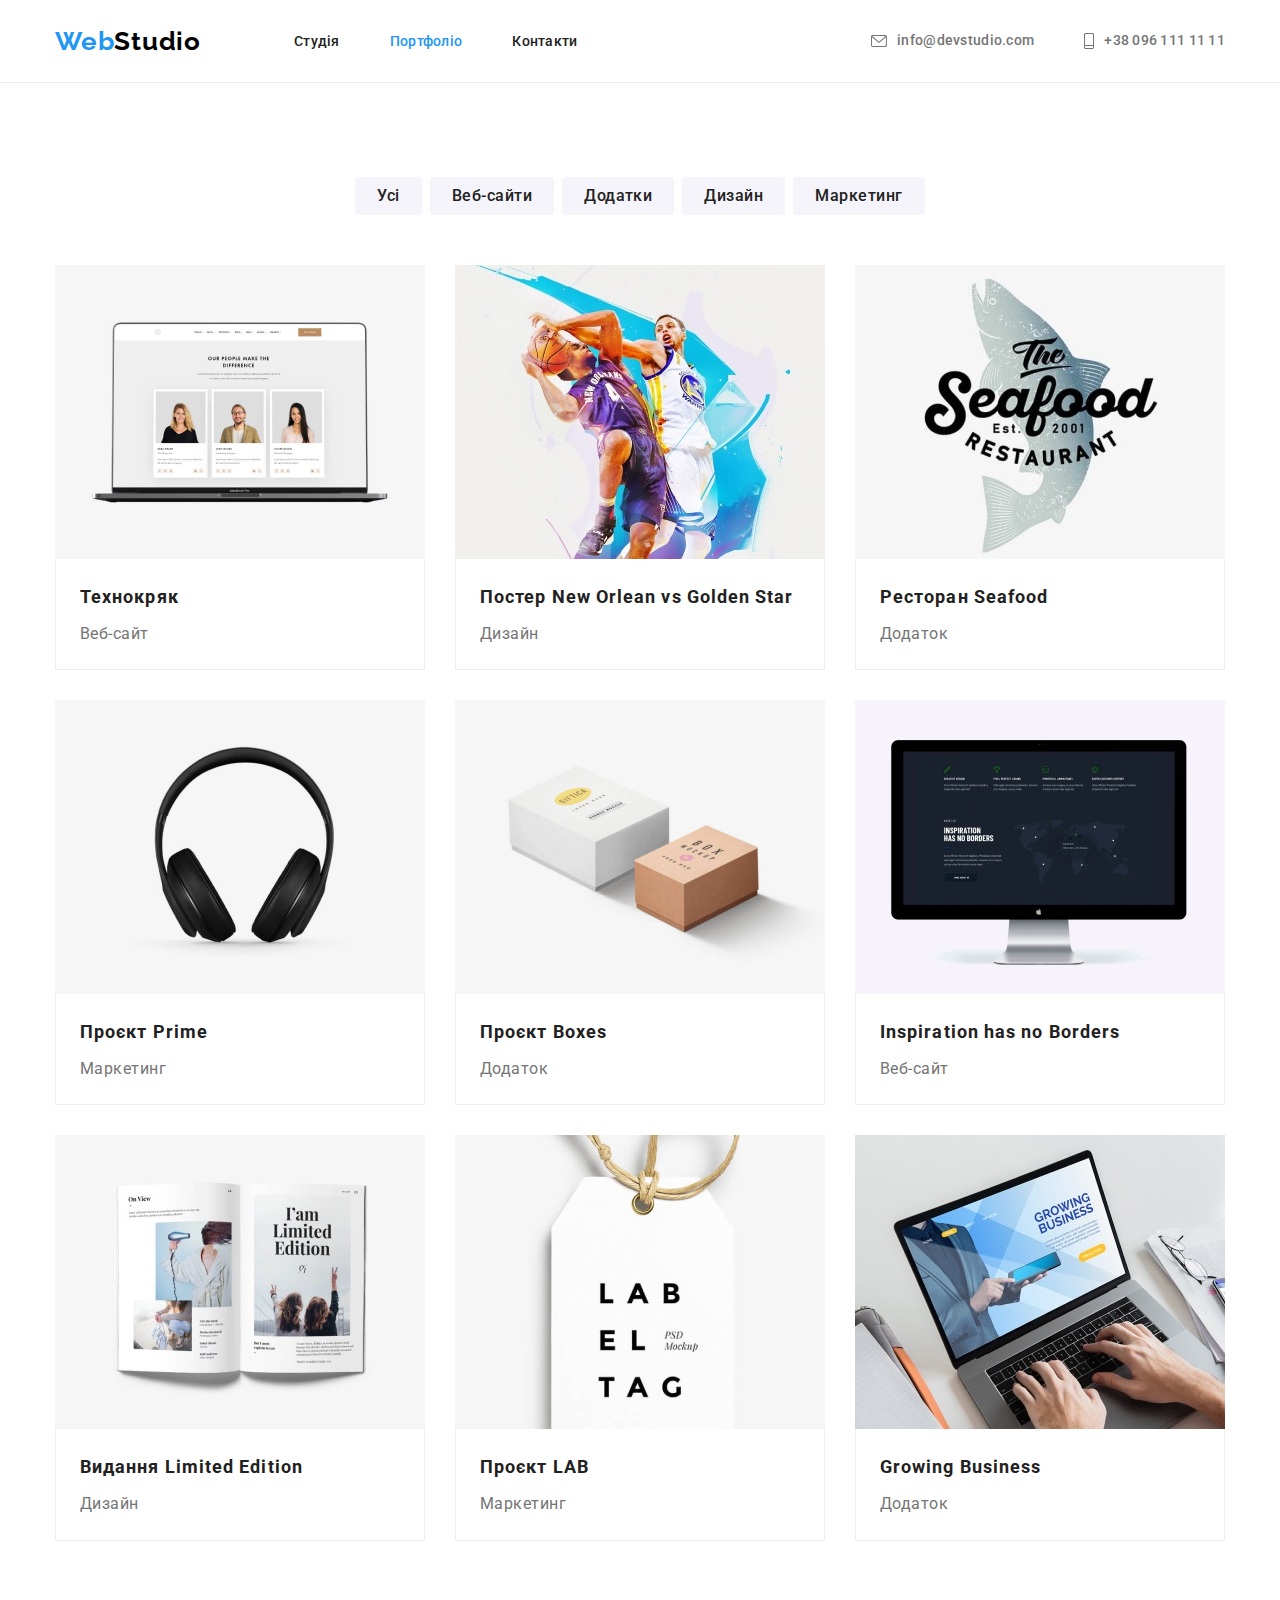
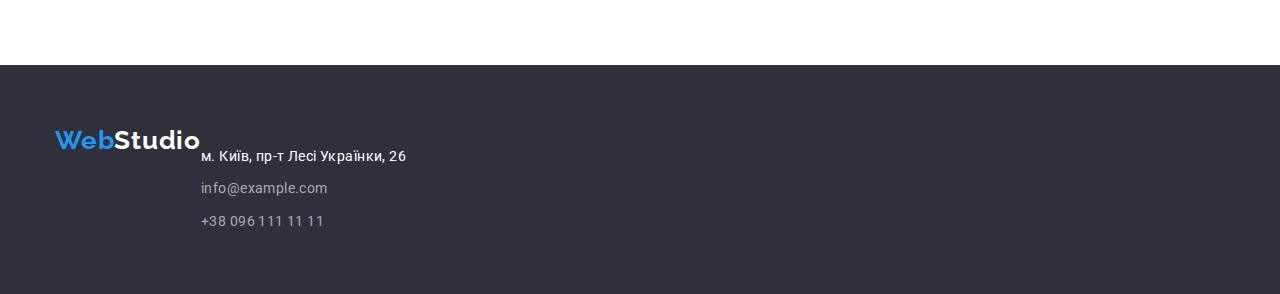
==== commit 5d392254: "upd" ====
--- a/portfolio.html
+++ b/portfolio.html
@@ -28,9 +28,19 @@
       </nav>
       <ul class="auth-nav">
         <li class="item">
-          <a href="mailto:info@devstudio.com" class="link">info@devstudio.com</a>
+          <a href="mailto:info@devstudio.com" class="link"> 
+            <svg class="icon-nav" width="16" height="12">
+              <use href="./images/icons.svg#icon-envelope"></use>
+            </svg>
+            info@devstudio.com
+          </a>
         </li>
-        <li class="item"><a href="tel:+380961111111" class="link">+38 096 111 11 11</a></li>
+        <li class="item">
+          <a href="tel:+380961111111" class="link">
+            <svg class="icon-nav" width="10" height="16">
+              <use href="./images/icons.svg#icon-smartphone"></use>
+            </svg>
+            +38 096 111 11 11</a></li>
       </ul>
     </div>
   </header>
@@ -39,7 +49,7 @@
     <section class="section">
       <div class="container">
         <!-- Скрытый заголовок -->
-        <h1 class="hide-title">Список проектов</h1>
+        <h1 class="visually-hidden">Список проектов</h1>
         <ul class="buttn">
           <li class="item"><button class="filter" type="button">Усі</button></li>
           <li class="item"><button class="filter" type="button">Веб-сайти</button></li>
--- a/css/styles.css
+++ b/css/styles.css
@@ -14,6 +14,20 @@
   --secondary-bg-color: #2f303a;
   --secondary-section-color: #F5F4FA;
 }
+
+.visually-hidden {
+  position: absolute;
+  white-space: nowrap;
+  width: 1px;
+  height: 1px;
+  overflow: hidden;
+  border: 0;
+  padding: 0;
+  clip: rect(0 0 0 0);
+  clip-path: inset(50%);
+  margin: -1px;
+}
+
 
 body {
   background-color: var(--primary-bg-color);
@@ -69,6 +83,7 @@
   align-items: center;
 }
 
+
 /* Site nav */
 
 .site-nav {
@@ -117,6 +132,9 @@
   line-height: 1.14;
   letter-spacing: 0.02em;
   text-decoration: none;
+  display: flex;
+  align-items: center;
+  justify-content: center;
 }
 
 .auth-nav .link:hover,
@@ -124,9 +142,32 @@
   color: var(--accent-color);
 }
 
+.icon-nav {
+  margin-right: 10px;
+  fill: currentColor;
+}
+
 /* Cтили для index.html */
 
 /* Hero */
+
+
+.overlay {
+  max-width: 1600px;
+  height: 600px;
+  margin-left: auto;
+  margin-right: auto;
+  background-image:linear-gradient(
+    to right,
+    rgba(47, 48, 58, 0.4),
+    rgba(47, 48, 58, 0.4)
+  ), url(../images/background.jpg);
+
+  background-position: center;
+  background-size: cover;
+  background-repeat: no-repeat;
+}
+
 .hero {
   box-sizing: content-box;
   text-align: center;
@@ -169,10 +210,6 @@
 
 /* Sections */
 
-.hidden-title,
-.hide-title {
-  display: none;
-}
 
 header {
   border-bottom: 1px solid #ececec;
@@ -203,13 +240,33 @@
 
 /* Features */
 
+
+.features-svg {
+  display: inline-flex;
+  align-items: center;
+  justify-content: center;
+  width: 270px;
+  height: 120px;
+  border: 0;
+  border-radius: 4px;
+  background-color:var(--secondary-section-color);
+  margin-bottom: 30px;
+  }
+
+
+.svg-item {
+  text-align: center;
+}
+
 .section .features {
-  padding-bottom: 0;
+  padding-bottom:0px;
 }
 
 
 .features-list {
   display: flex;
+  flex-wrap: wrap;
+  padding-left: 0;
 }
 
 .features-list .item:not( :last-child) {
@@ -218,7 +275,6 @@
 
 .features-list .item {
   width: 270px;
-  height: 100px;
 }
 
 .features-list .title {
@@ -243,7 +299,7 @@
 /* Activities */
 
 .actions {
-  padding-top: 0;
+  padding-top: 0px;
 }
 
 
@@ -258,45 +314,133 @@
 /* Workers */
 
 .team {
-  background-color: var(--secondary-section-color);
-}
-
-.worker-list .title {
-  margin-top: 0;
-  margin-bottom: 10px;
-  color: var(--title-text-color);
-  font-weight: 500;
+  background-color:var(--secondary-section-color);
+}
+
+
+  .worker-list .item {
+    margin-right: 30px;
+    border-radius: 0px 0px 4px 4px;
+    background-color:var(--primary-bg-color)
+  }
+    
+
+  .worker-list .item {
+    margin-right: 30px;
+    border-radius: 0px 0px 4px 4px;
+    background-color: var(--primary-bg-color);
+    box-shadow: 0px 1px 3px rgba(0, 0, 0, 0.12), 0px 1px 1px rgba(0, 0, 0, 0.14),
+    0px 2px 1px rgba(0, 0, 0, 0.2);
+  }
+
+  .worker-list .element {
+    padding-top: 30px;
+    padding-bottom: 30px;
+  }
+
+
+  .worker-list .title {
+    color:#212121;
+    font-weight: 500;
+    font-size: 16px;
+    line-height: 1.2;
+    text-align: center;
+    text-transform: none;
+    margin-top: 0;
+    margin-bottom: 10px;
+  }
+
+
+.worker-list .text {
+  color:#757575;
+  font-weight: 400;
   font-size: 16px;
-  line-height: 1.19;
-  letter-spacing: 0.03em;
-}
-
-.worker-list .text {
-  margin-top: 0;
-  margin-bottom: 0;
-  font-size: 16px;
-  line-height: 1.19;
-  letter-spacing: 0.03em;
+  line-height: 1.2;
+  text-align: center;
+  margin: 0;
+  margin-bottom: 16px;
 }
 
 .worker-list .worker-img {
-  margin-bottom: 30px;
-}
-
-.works {
-  background-color: #f5f4fa;
-}
+  display: block;
+}
+
 
 .worker-list {
   display: flex;
-}
-
-.worker-list .item+.item {
+  flex-wrap: wrap;
+}
+
+.worker-list .item:nth-child(4n) {
+  margin-right: 0;
+}
+
+/* Our team social link */
+
+
+.social-link-list {
+  display: flex;
+  align-items: center;
+  justify-content: center;
+  width: 44px;
+  height: 44px;
+}
+
+
+/* Постоянные клиенты */
+
+.icon {
+  display: inline-flex;
+  align-items: center;
+  justify-content: center;
+  fill: currentColor;
+  margin-top: auto;
+  margin-bottom: auto;
+}
+
+.client-company {
+  display:flex;
+  align-items: center;
+}
+
+.client-button {
+  display:block;
+  align-items: center;
+  width: 170px;
+  height: 92px;
+  background-color: var(--primary-bg-color);
+  color: #AFB1B8;
+  border: 1px solid #AFB1B8;
+  border-radius: 4px;
+  padding-top: 16px;
+  padding-bottom: 16px;
+  padding-left: 32px;
+  padding-right: 32px;
+}
+
+.client-company li + li {
   margin-left: 30px;
 }
 
+.client-button:hover {
+  color :var(--accent-color);
+  border: 1px solid var(--accent-color);
+}
+
+.client-button:focus {
+  color :var(--accent-color);
+  border: 1px solid var(--accent-color);
+}
+
+.adress-nav-flex {
+  margin-top: 20px;
+}
 
 /* Footer */
+
+.icon-svg {
+  fill:currentColor;
+}
 
 .footer {
   background-color: var(--secondary-bg-color);
@@ -326,9 +470,6 @@
 }
 
 
-.logo-footer-back {
-  margin-bottom: 20px;
-}
 
 .adress-nav-flex .item {
   margin-bottom: 9px;
@@ -338,13 +479,68 @@
   margin-bottom: 0px;
 }
 
+.footer .container {
+  display:flex;
+}
+
+.footer-social {
+  margin-left: 70px;
+}
+
+
+
+/* footer Title */
+
+.title-footer {
+font-weight: 700;
+font-size: 14px;
+line-height: 1.14;
+letter-spacing: 0.03em;
+text-transform: uppercase;
+color:var(--primary-bg-color);
+margin-bottom: 20px;
+}
+
+/* Footer social links */
+
+
+.iconsvg {
+  display: inline-flex;
+  fill: currentColor;
+  align-items: center;
+  justify-content: center;
+}
+
+.footer-social-links {
+  display: flex;
+  align-items: center;
+  justify-content: center;
+}
+
+.footer-social-links li + li {
+  margin-left: 10px;
+}
+
+.social-link-footer {
+  display: flex;
+  justify-content: center;
+  align-items: center;  
+  width: 44px;
+  height: 44px;
+  justify-content: center;
+  color:var(--primary-bg-color);
+  background-color: rgba(255, 255, 255, 0.1);
+  border-radius: 50%;
+  padding: 0;
+}
+
+.social-link-footer:hover {
+background-color: var(--accent-color);
+}
+
+
 /* Portfolio Page */
 
-
-.hide-title {
-  margin-top: 0;
-  margin-bottom: 0;
-}
 
 .buttn .filter {
   border-radius: 4px;
@@ -409,7 +605,10 @@
   margin-bottom: 30px;
 }
 
-
+.projects-list .projects-flex:hover {
+  box-shadow: 0px 1px 1px rgba(0, 0, 0, 0.12), 0px 4px 4px rgba(0, 0, 0, 0.06),
+    1px 4px 6px rgba(0, 0, 0, 0.16);
+}
 
 .projects-flex:nth-child(3n) {
   margin-right: 0;
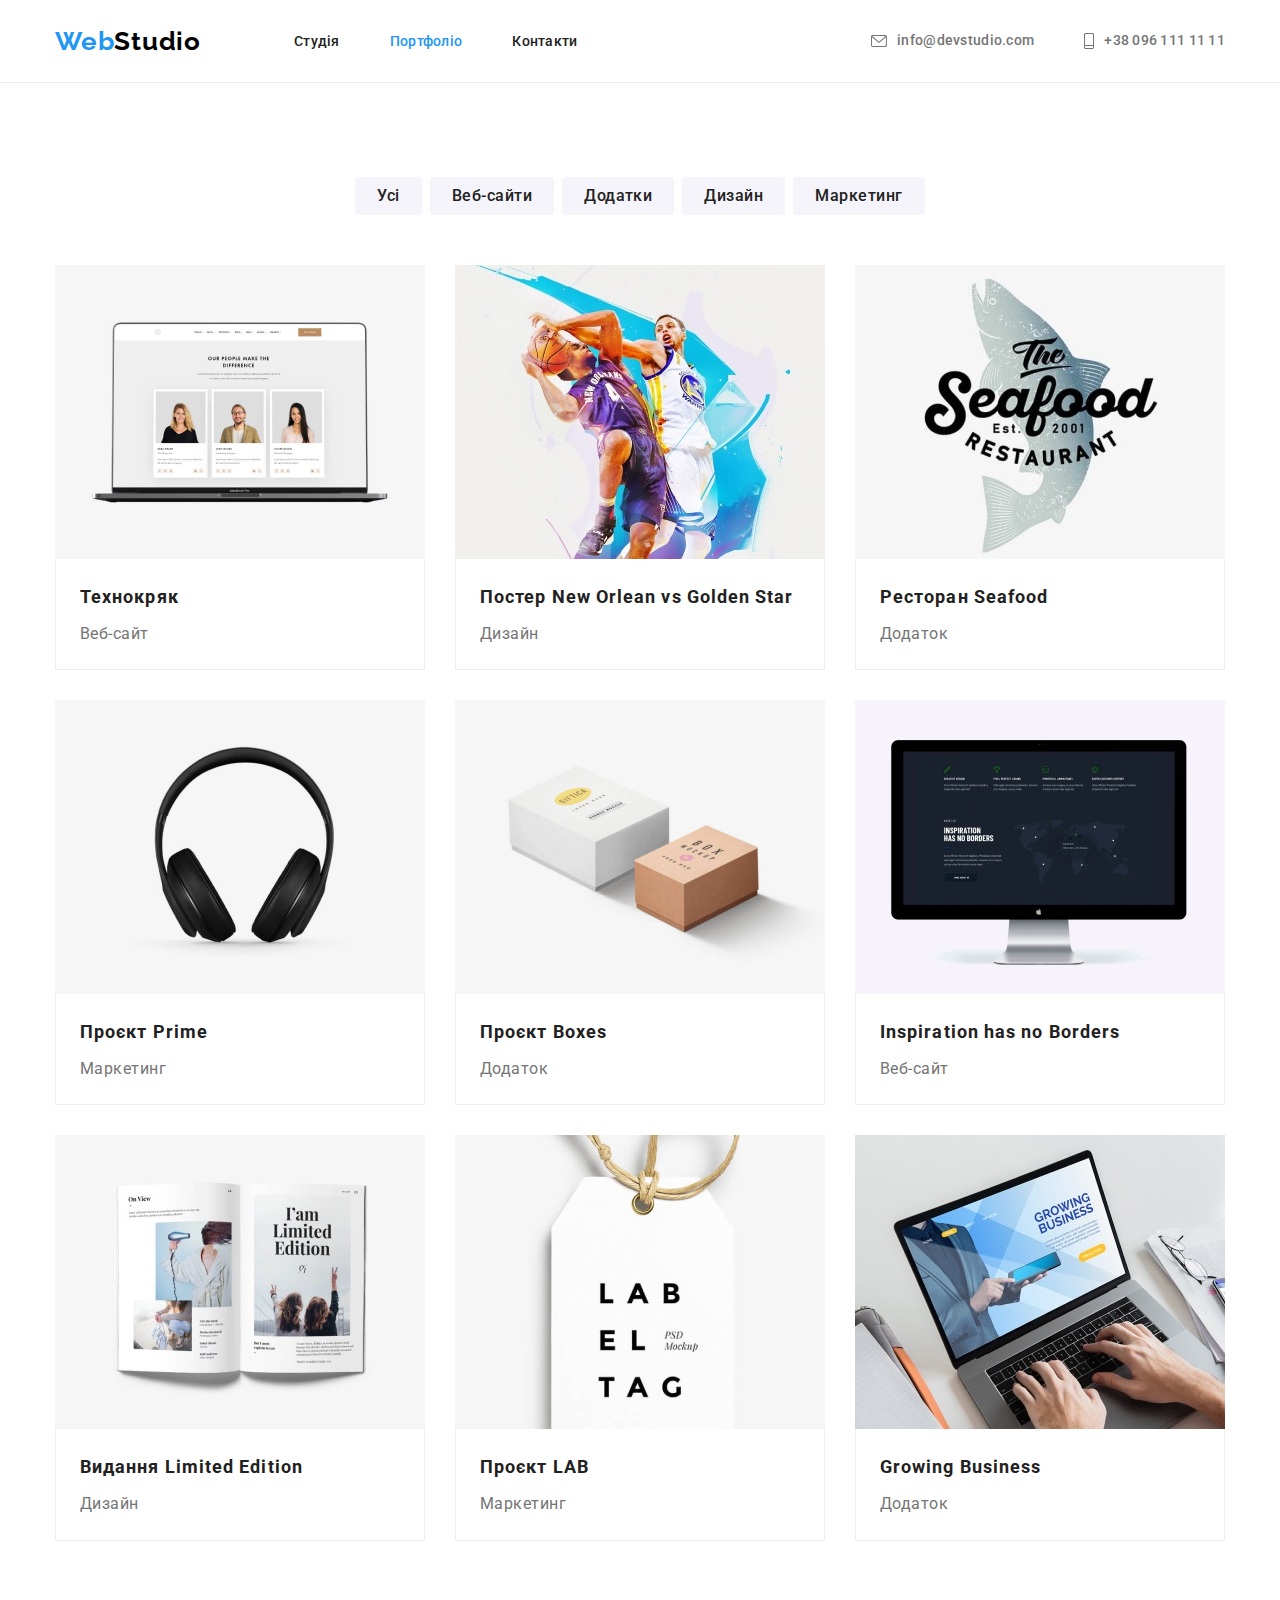
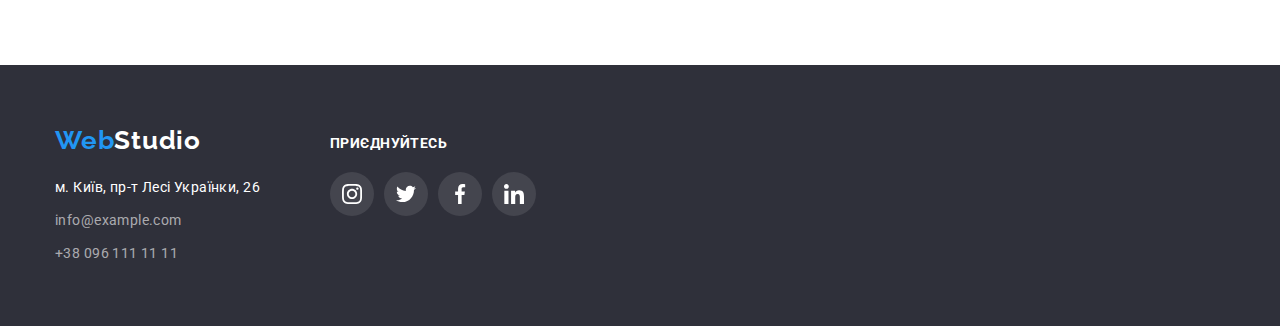
==== commit 394b192b: "upd soc icons" ====
--- a/portfolio.html
+++ b/portfolio.html
@@ -147,11 +147,11 @@
     <div class="container">
       <div class="logo-footer-back">
         <a href="" class="logo"><span class="logo-accent">Web</span><span class="logo-accent footer">Studio</span></a>
-      </div>
-      <address class="adress-nav">
+      <address class="adress-nav foot">
         <ul class="adress-nav-flex">
           <li class="item">
-            <a class="link" href="https://bit.ly/3pXMvUd" target="_blank" rel="noopener noreferrer">м. Київ, пр-т Лесі Українки, 26</a>
+            <a class="link" href="https://bit.ly/3pXMvUd" target="_blank" rel="noopener noreferrer">м. Київ, пр-т Лесі
+              Українки, 26</a>
           </li>
           <li class="item">
             <a class="link rgb-color" href="mailto:info@devstudio.com">info@example.com</a>
@@ -162,9 +162,50 @@
         </ul>
       </address>
     </div>
+    <div class="footer-social">
+      <h2 class="title-footer">Приєднуйтесь</h2>
+      <ul class="footer-social-links">
+        <li class="item-list">
+          <a href="https://www.instagram.com/" target="_blank" aria-label="Instagram" class="social-link-footer">
+            <div class="link-icon-footer">
+              <svg width="20" height="20">
+                <use href="./images/icons.svg#icon-instagram" class="iconsvg"></use>
+              </svg>
+            </div>
+          </a>
+        </li>
+        <li class="item-list"> <a href="https://www.twitter.com/" target="_blank" aria-label="Twitter"
+          class="social-link-footer">
+            <div class="link-icon-footer">
+              <svg width="20" height="20">
+                <use href="./images/icons.svg#icon-twitter" class="iconsvg"></use>
+              </svg>
+            </div>
+          </a>
+        </li>
+        <li class="item-list"> <a href="https://www.facebook.com/" target="_blank" aria-label="Facebook"
+          class="social-link-footer">
+            <div class="link-icon">
+              <svg width="20" height="20">
+                <use href="./images/icons.svg#icon-facebook" class="iconsvg"></use>
+              </svg>
+            </div>
+          </a>
+        </li>
+        <li class="item-list"> <a href="https://www.linkedin.com/" target="_blank" aria-label="Linkedin"
+          class="social-link-footer">
+            <div class="link-icon">
+              <svg width="20" height="20">
+                <use href="./images/icons.svg#icon-linkedin" class="iconsvg"></use>
+              </svg>
+            </div>
+          </a>
+        </li>
+  
+      </ul>
+    </div>
   </footer>
-</body>
-
-</html>
-
-
+  </body>
+  
+  </html>
+
--- a/css/styles.css
+++ b/css/styles.css
@@ -379,11 +379,32 @@
 
 
 .social-link-list {
+  display: block;
+  display: flex;
+  align-items: center;
+  justify-content: center;
+}
+
+.social-media-link {
   display: flex;
   align-items: center;
   justify-content: center;
   width: 44px;
   height: 44px;
+  background-color: var(--primary-bg-color);
+  color: #AFB1B8;
+  border-radius: 50%;
+}
+
+.social-media-link:hover {
+  background-color:var(--accent-color);
+  color:var(--primary-bg-color);
+}
+
+.link-icon {
+  display:flex;
+  align-items: center;
+  justify-content: center;
 }
 
 
@@ -505,10 +526,7 @@
 
 
 .iconsvg {
-  display: inline-flex;
   fill: currentColor;
-  align-items: center;
-  justify-content: center;
 }
 
 .footer-social-links {
@@ -538,6 +556,11 @@
 background-color: var(--accent-color);
 }
 
+.link-icon-footer {
+  display: flex;
+  align-items: center;
+  justify-content: center;
+}
 
 /* Portfolio Page */
 
